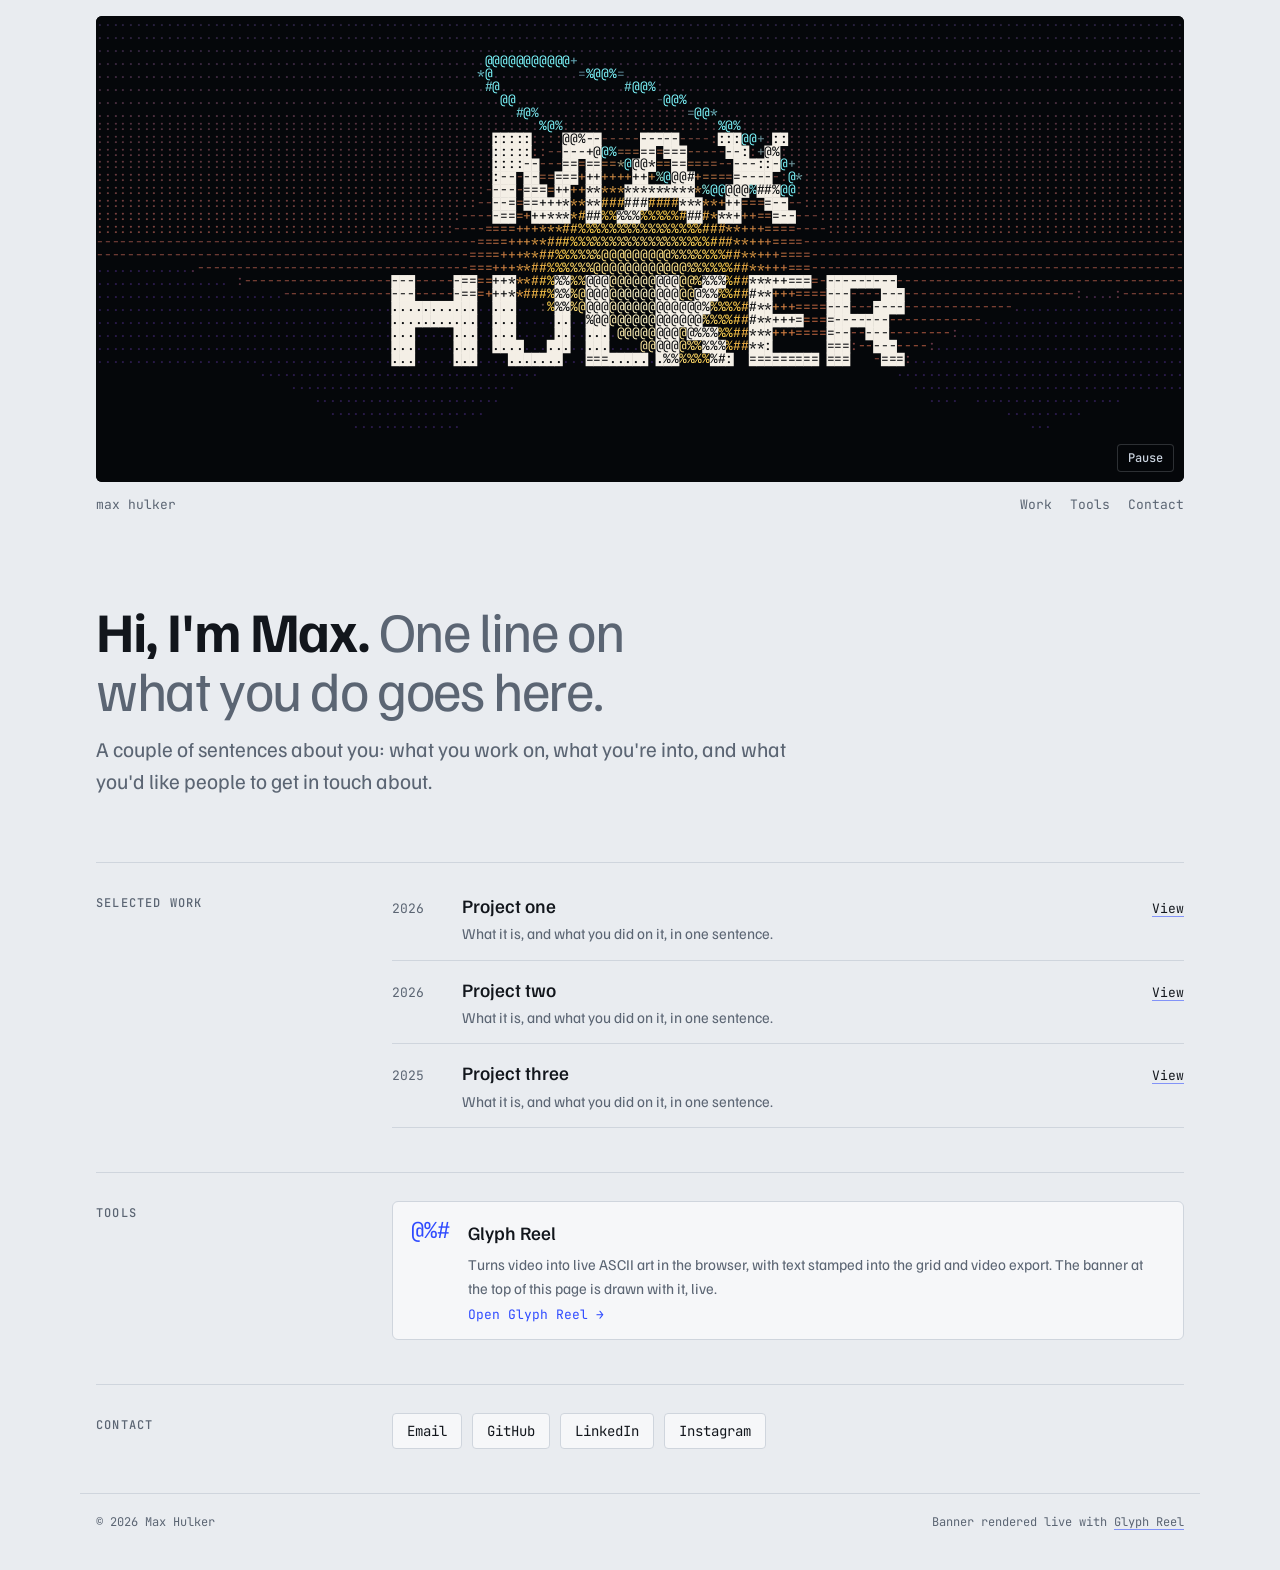
==== index.html @ 51acc696 "Personal site with live ASCII banner and Glyph Reel Co-Authored-By: Claude Opus 5.5 <noreply@anthrop" ====
<!doctype html>
<html lang="en">
<head>
<meta charset="utf-8">
<meta name="viewport" content="width=device-width, initial-scale=1, viewport-fit=cover">
<title>Max Hulker</title>
<meta name="description" content="Max Hulker. Projects, tools and ways to get in touch.">
<link rel="preconnect" href="https://fonts.googleapis.com">
<link rel="preconnect" href="https://fonts.gstatic.com" crossorigin>
<link rel="stylesheet" href="https://fonts.googleapis.com/css2?family=JetBrains+Mono:wght@400;500;700&family=Familjen+Grotesk:wght@400;500;700&display=swap">
<link rel="stylesheet" href="assets/site.css">
</head>
<body>

<header class="banner wrap">
  <div class="stage">
    <canvas id="banner" aria-hidden="true"></canvas>
    <button class="stage-toggle" id="bannerToggle" type="button">Pause</button>
  </div>
  <div class="topbar">
    <span>max hulker</span>
    <nav aria-label="Sections">
      <a href="#work">Work</a>
      <a href="#tools">Tools</a>
      <a href="#contact">Contact</a>
    </nav>
  </div>
</header>

<main class="wrap">
  <div class="intro">
    <h1>Hi, I'm Max. <span>One line on what you do goes here.</span></h1>
    <p>A couple of sentences about you: what you work on, what you're into, and what you'd like people to get in touch about.</p>
  </div>

  <section id="work" aria-labelledby="work-h">
    <h2 id="work-h">Selected work</h2>
    <ol class="list">
      <li>
        <span class="yr">2026</span>
        <div><h3>Project one</h3><p>What it is, and what you did on it, in one sentence.</p></div>
        <a class="go" href="#">View</a>
      </li>
      <li>
        <span class="yr">2026</span>
        <div><h3>Project two</h3><p>What it is, and what you did on it, in one sentence.</p></div>
        <a class="go" href="#">View</a>
      </li>
      <li>
        <span class="yr">2025</span>
        <div><h3>Project three</h3><p>What it is, and what you did on it, in one sentence.</p></div>
        <a class="go" href="#">View</a>
      </li>
    </ol>
  </section>

  <section id="tools" aria-labelledby="tools-h">
    <h2 id="tools-h">Tools</h2>
    <a class="tool" href="glyph-reel/">
      <span class="glyph" aria-hidden="true">@%#</span>
      <h3>Glyph Reel</h3>
      <p>Turns video into live ASCII art in the browser, with text stamped into the grid and video export. The banner at the top of this page is drawn with it, live.</p>
      <span class="cta">Open Glyph Reel →</span>
    </a>
  </section>

  <section id="contact" aria-labelledby="contact-h">
    <h2 id="contact-h">Contact</h2>
    <ul class="links">
      <li><a href="#">Email</a></li>
      <li><a href="#">GitHub</a></li>
      <li><a href="#">LinkedIn</a></li>
      <li><a href="#">Instagram</a></li>
    </ul>
  </section>
</main>

<footer class="wrap">
  <span>© 2026 Max Hulker</span>
  <span>Banner rendered live with <a href="glyph-reel/">Glyph Reel</a></span>
</footer>

<script src="banner.config.js"></script>
<script src="assets/glyph-banner.js"></script>
<script>
  const banner = GlyphBanner.mount(document.getElementById('banner'), {
    ...window.BANNER_SETTINGS,
    ...window.BANNER_MOBILE,
    videos: window.BANNER_VIDEOS || [],
  });
  const toggle = document.getElementById('bannerToggle');
  const sync = playing => { toggle.textContent = playing ? 'Pause' : 'Play'; toggle.setAttribute('aria-label', playing ? 'Pause banner animation' : 'Play banner animation'); };
  toggle.addEventListener('click', banner.toggle);
  banner.onChange(sync);
  sync(banner.playing);
</script>
</body>
</html>
---- assets/site.css ----
:root {
  --bg: #e9ecf0;
  --panel: #f6f7f9;
  --ink: #12161c;
  --muted: #5b6573;
  --line: #cfd5dd;
  --accent: #2f4bff;
  --stage: #05070a;
  --display: "Familjen Grotesk", "Helvetica Neue", Arial, sans-serif;
  --mono: "JetBrains Mono", ui-monospace, Menlo, Consolas, monospace;
}
@media (prefers-color-scheme: dark) {
  :root:not([data-theme="light"]) {
    --bg: #0b0e13; --panel: #131820; --ink: #e6ebf2; --muted: #8b96a6; --line: #262e3a; --accent: #7d8fff;
    color-scheme: dark;
  }
}
:root[data-theme="dark"] {
  --bg: #0b0e13; --panel: #131820; --ink: #e6ebf2; --muted: #8b96a6; --line: #262e3a; --accent: #7d8fff;
  color-scheme: dark;
}

* { box-sizing: border-box; }
html { scroll-behavior: smooth; }
@media (prefers-reduced-motion: reduce) { html { scroll-behavior: auto; } }
body { margin: 0; background: var(--bg); color: var(--ink); font: 17px/1.55 var(--display); -webkit-font-smoothing: antialiased; }
a { color: inherit; text-decoration-color: color-mix(in srgb, var(--accent) 55%, transparent); text-underline-offset: 3px; }
a:hover { color: var(--accent); }
:focus-visible { outline: 2px solid var(--accent); outline-offset: 3px; }
.sr-only { position: absolute; width: 1px; height: 1px; overflow: hidden; clip-path: inset(50%); white-space: nowrap; }

.wrap { max-width: 1120px; margin: 0 auto; padding-inline: 16px; }

/* banner */
.banner { padding-top: 16px; }
.stage { position: relative; background: var(--stage); border-radius: 6px; overflow: hidden; min-height: 120px; }
.stage canvas { display: block; max-width: 100%; }
.stage-toggle {
  position: absolute; right: 10px; bottom: 10px;
  font: 500 12px var(--mono); color: #c9d2de; background: rgba(5, 7, 10, .72);
  border: 1px solid rgba(230, 237, 245, .18); border-radius: 4px; padding: 5px 10px; cursor: pointer;
}
.stage-toggle:hover { color: #fff; border-color: rgba(230, 237, 245, .5); }

/* top bar under the banner */
.topbar { display: flex; flex-wrap: wrap; justify-content: space-between; align-items: baseline; gap: 6px 24px; padding-block: 14px 0; font: 13px var(--mono); color: var(--muted); }
.topbar nav { display: flex; gap: 18px; }
.topbar a { text-decoration: none; }

/* intro */
.intro { padding-block: clamp(40px, 8vw, 88px) clamp(32px, 6vw, 64px); display: grid; gap: 14px; max-width: 46rem; }
.intro h1 { margin: 0; font-size: clamp(34px, 5.5vw, 56px); line-height: 1.05; font-weight: 700; letter-spacing: -0.025em; text-wrap: balance; }
.intro h1 span { color: var(--muted); font-weight: 400; }
.intro p { margin: 0; font-size: clamp(18px, 2vw, 21px); color: var(--muted); text-wrap: pretty; }

/* sections */
section { border-top: 1px solid var(--line); padding-block: 28px 44px; display: grid; grid-template-columns: minmax(140px, 1fr) 3fr; gap: 12px 32px; scroll-margin-top: 16px; }
@media (max-width: 720px) { section { grid-template-columns: 1fr; } }
section h2 { margin: 0; font: 500 12px var(--mono); text-transform: uppercase; letter-spacing: .1em; color: var(--muted); padding-top: 4px; }

.list { list-style: none; margin: 0; padding: 0; }
.list li { display: grid; grid-template-columns: 5ch 1fr auto; gap: 4px 20px; align-items: baseline; padding-block: 14px; border-bottom: 1px solid var(--line); }
.list li:first-child { padding-top: 0; }
.list .yr { font: 13px var(--mono); color: var(--muted); font-variant-numeric: tabular-nums; }
.list h3 { margin: 0; font-size: 19px; font-weight: 500; }
.list p { margin: 2px 0 0; color: var(--muted); font-size: 15px; }
.list .go { font: 13px var(--mono); white-space: nowrap; }
@media (max-width: 520px) {
  .list li { grid-template-columns: 1fr auto; }
  .list .yr { grid-column: 1 / -1; }
}

.tool { display: grid; grid-template-columns: auto 1fr; gap: 6px 18px; align-items: start; background: var(--panel); border: 1px solid var(--line); border-radius: 6px; padding: 16px 18px; text-decoration: none; }
.tool:hover { border-color: var(--accent); color: inherit; }
.tool .glyph { font: 400 22px/1.2 var(--mono); color: var(--accent); grid-row: span 2; }
.tool h3 { margin: 0; font-size: 19px; font-weight: 500; }
.tool p { margin: 0; color: var(--muted); font-size: 15px; }
.tool .cta { grid-column: 2; font: 13px var(--mono); color: var(--accent); }

.links { list-style: none; margin: 0; padding: 0; display: flex; flex-wrap: wrap; gap: 10px; }
.links a { display: inline-block; font: 14px var(--mono); padding: 8px 14px; border: 1px solid var(--line); border-radius: 4px; background: var(--panel); text-decoration: none; }
.links a:hover { border-color: var(--accent); }

footer { border-top: 1px solid var(--line); padding-block: 20px 40px; font: 12px var(--mono); color: var(--muted); display: flex; flex-wrap: wrap; justify-content: space-between; gap: 8px 20px; }
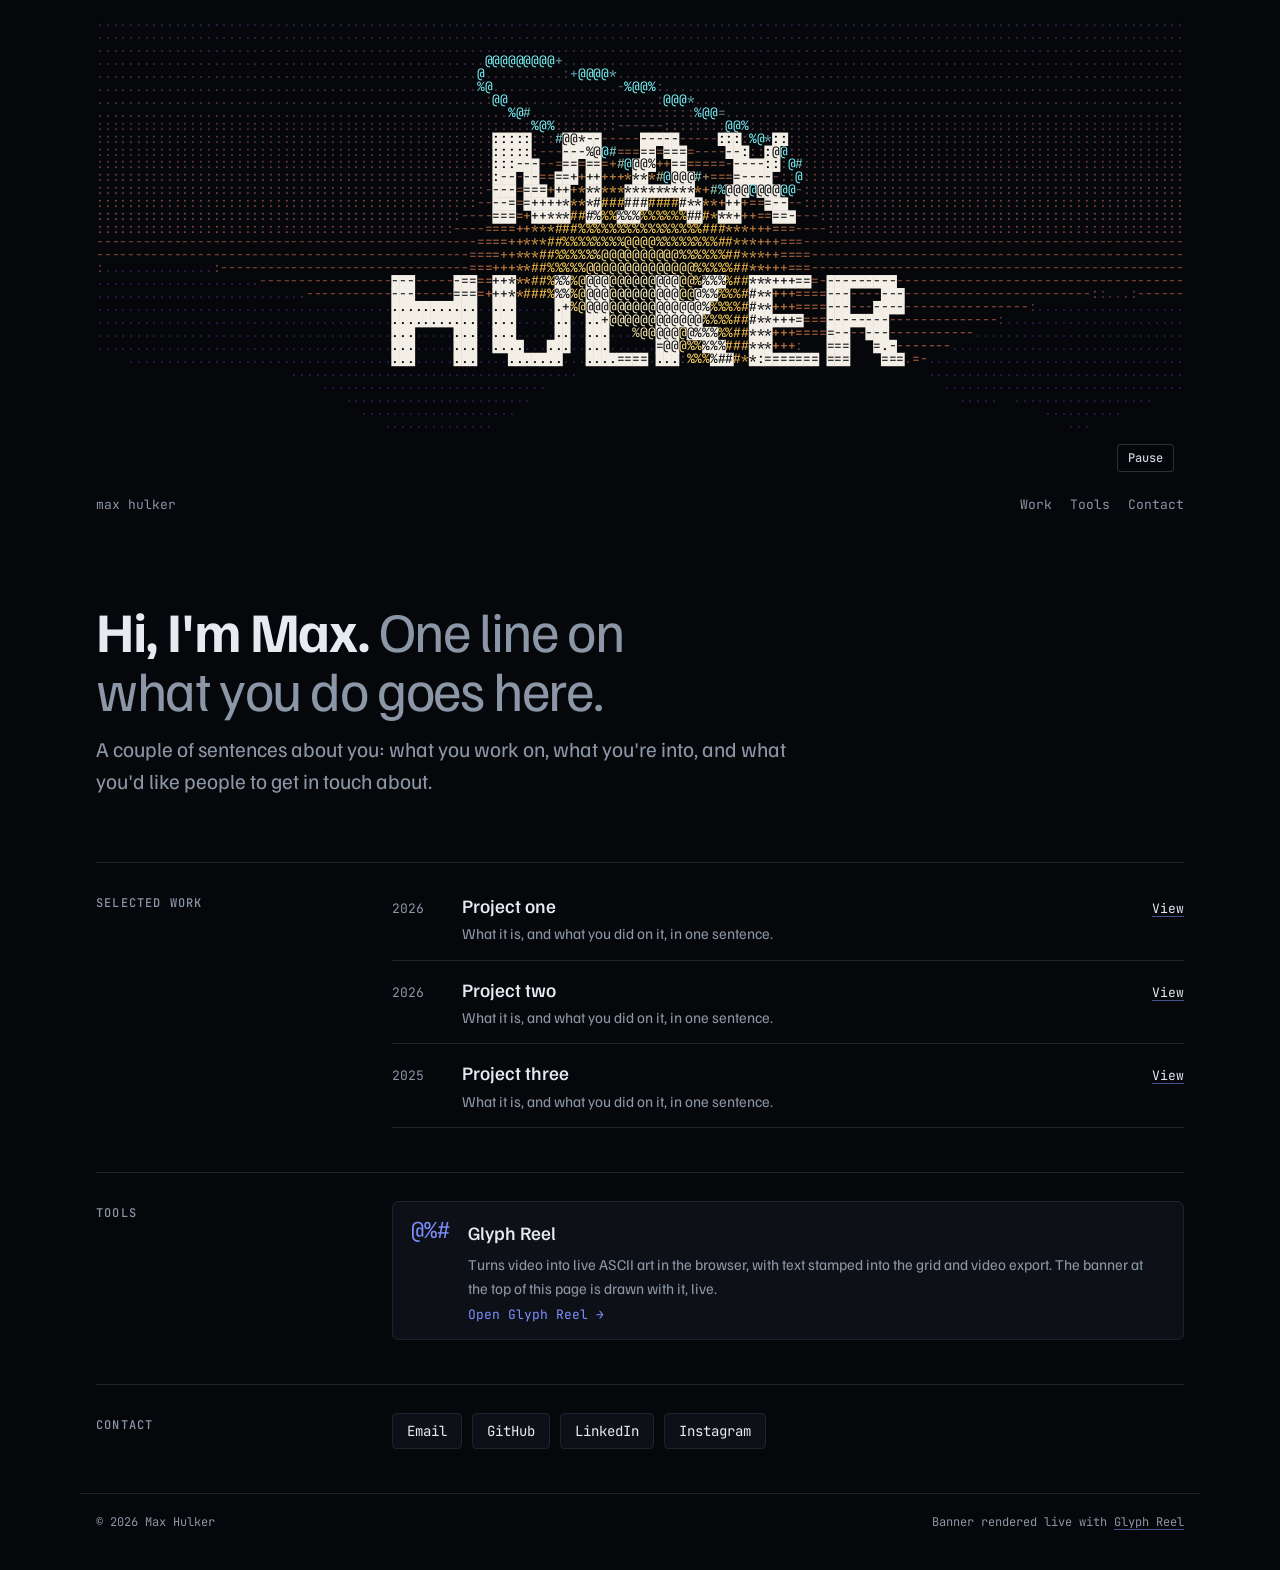
==== commit 5453591f: "Match the page background to the banner black Co-Authored-By: Claude Opus 5.5 <noreply@anthropic.com" ====
--- a/index.html
+++ b/index.html
@@ -5,6 +5,7 @@
 <meta name="viewport" content="width=device-width, initial-scale=1, viewport-fit=cover">
 <title>Max Hulker</title>
 <meta name="description" content="Max Hulker. Projects, tools and ways to get in touch.">
+<meta name="theme-color" content="#05070a">
 <link rel="preconnect" href="https://fonts.googleapis.com">
 <link rel="preconnect" href="https://fonts.gstatic.com" crossorigin>
 <link rel="stylesheet" href="https://fonts.googleapis.com/css2?family=JetBrains+Mono:wght@400;500;700&family=Familjen+Grotesk:wght@400;500;700&display=swap">
--- a/assets/site.css
+++ b/assets/site.css
@@ -1,22 +1,14 @@
+/* Dark only: the page background is the banner's own black, so the banner has no visible edge. */
 :root {
-  --bg: #e9ecf0;
-  --panel: #f6f7f9;
-  --ink: #12161c;
-  --muted: #5b6573;
-  --line: #cfd5dd;
-  --accent: #2f4bff;
   --stage: #05070a;
+  --bg: var(--stage);
+  --panel: #0d1117;
+  --ink: #e6ebf2;
+  --muted: #8b96a6;
+  --line: #1c232d;
+  --accent: #7d8fff;
   --display: "Familjen Grotesk", "Helvetica Neue", Arial, sans-serif;
   --mono: "JetBrains Mono", ui-monospace, Menlo, Consolas, monospace;
-}
-@media (prefers-color-scheme: dark) {
-  :root:not([data-theme="light"]) {
-    --bg: #0b0e13; --panel: #131820; --ink: #e6ebf2; --muted: #8b96a6; --line: #262e3a; --accent: #7d8fff;
-    color-scheme: dark;
-  }
-}
-:root[data-theme="dark"] {
-  --bg: #0b0e13; --panel: #131820; --ink: #e6ebf2; --muted: #8b96a6; --line: #262e3a; --accent: #7d8fff;
   color-scheme: dark;
 }
 
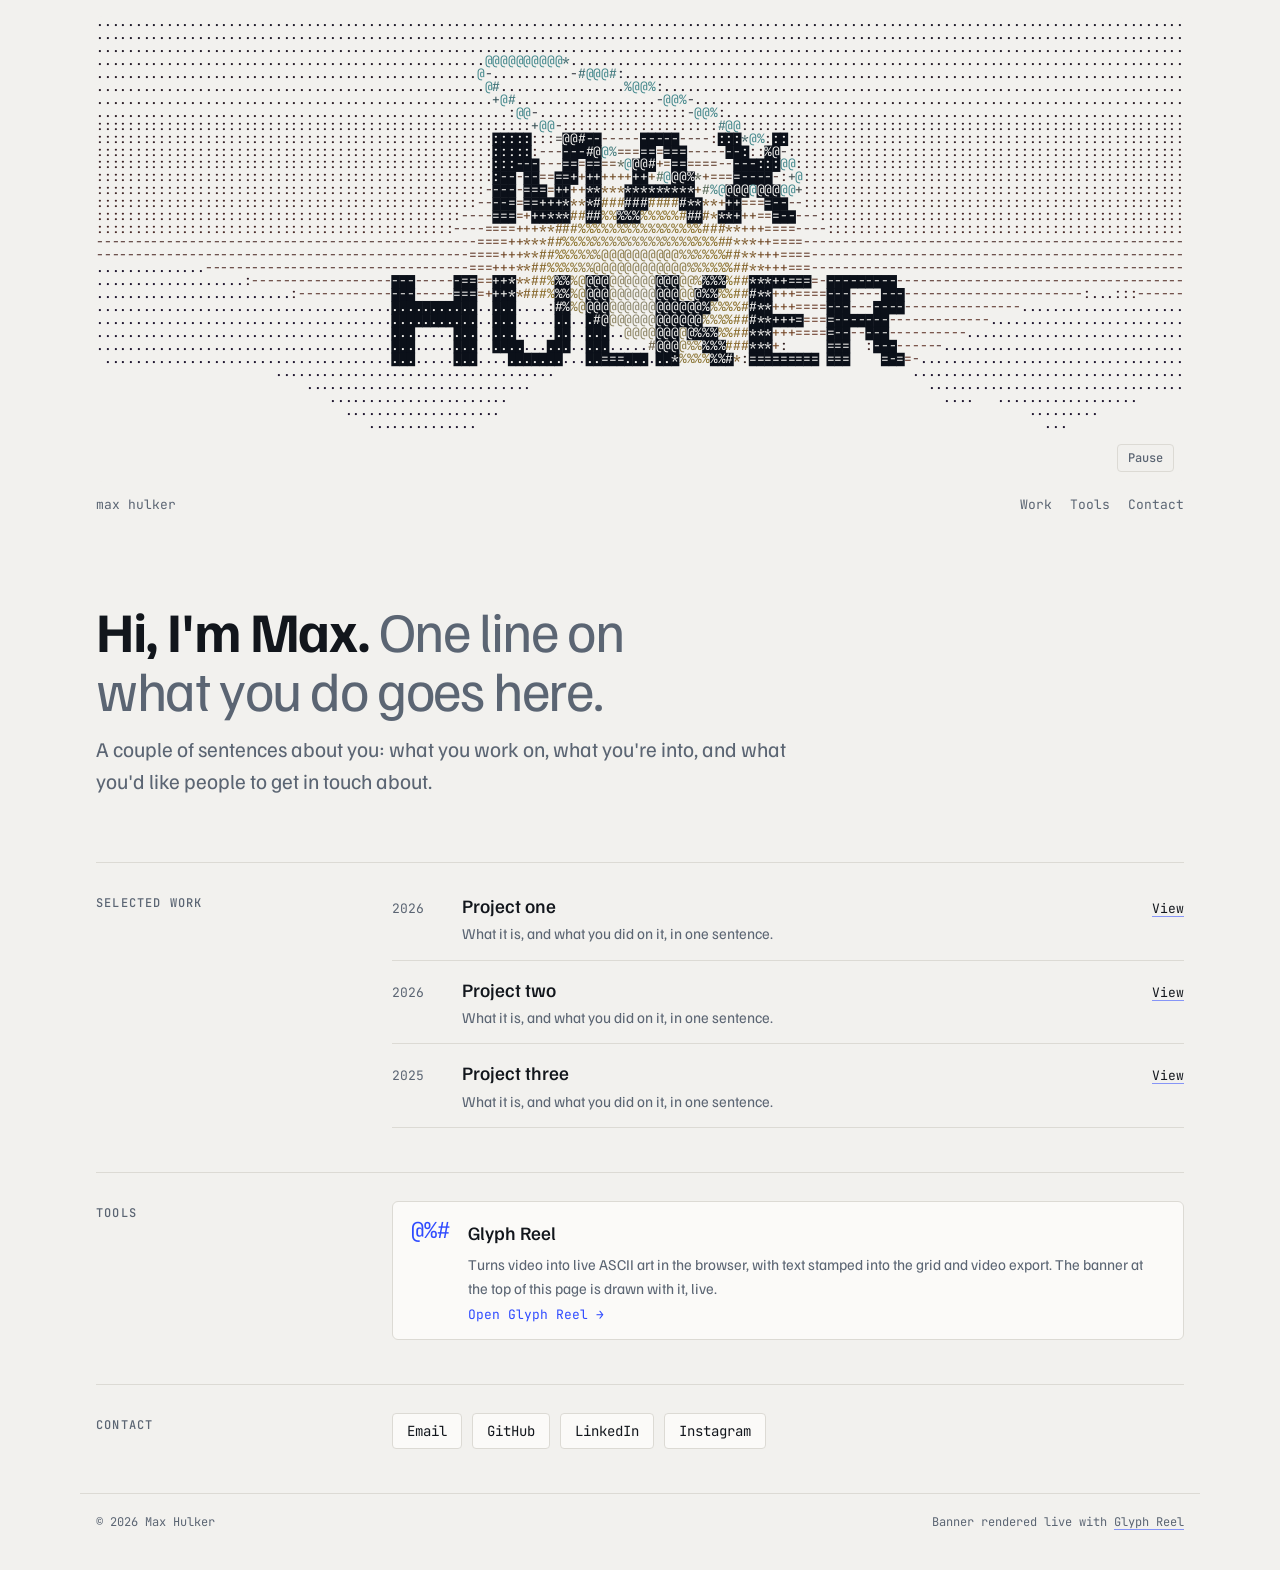
==== commit f567aa11: "Add a light mode where the banner blends into the page Co-Authored-By: Claude Opus 5.5 <noreply@anth" ====
--- a/index.html
+++ b/index.html
@@ -5,7 +5,8 @@
 <meta name="viewport" content="width=device-width, initial-scale=1, viewport-fit=cover">
 <title>Max Hulker</title>
 <meta name="description" content="Max Hulker. Projects, tools and ways to get in touch.">
-<meta name="theme-color" content="#05070a">
+<meta name="theme-color" content="#f2f1ee" media="(prefers-color-scheme: light)">
+<meta name="theme-color" content="#05070a" media="(prefers-color-scheme: dark)">
 <link rel="preconnect" href="https://fonts.googleapis.com">
 <link rel="preconnect" href="https://fonts.gstatic.com" crossorigin>
 <link rel="stylesheet" href="https://fonts.googleapis.com/css2?family=JetBrains+Mono:wght@400;500;700&family=Familjen+Grotesk:wght@400;500;700&display=swap">
--- a/assets/site.css
+++ b/assets/site.css
@@ -1,14 +1,25 @@
-/* Dark only: the page background is the banner's own black, so the banner has no visible edge. */
+/* The page background is the banner's own background (--stage), so the banner has no visible edge.
+   glyph-banner.js reads --stage and --stage-ink to draw in the current theme. */
 :root {
-  --stage: #05070a;
+  --stage: #f2f1ee;
+  --stage-ink: #12161c;
   --bg: var(--stage);
-  --panel: #0d1117;
-  --ink: #e6ebf2;
-  --muted: #8b96a6;
-  --line: #1c232d;
-  --accent: #7d8fff;
+  --panel: #fbfaf8;
+  --ink: #12161c;
+  --muted: #5b6573;
+  --line: #dcdad4;
+  --accent: #2f4bff;
   --display: "Familjen Grotesk", "Helvetica Neue", Arial, sans-serif;
   --mono: "JetBrains Mono", ui-monospace, Menlo, Consolas, monospace;
+}
+@media (prefers-color-scheme: dark) {
+  :root:not([data-theme="light"]) {
+    --stage: #05070a; --stage-ink: #e6edf5; --panel: #0d1117; --ink: #e6ebf2; --muted: #8b96a6; --line: #1c232d; --accent: #7d8fff;
+    color-scheme: dark;
+  }
+}
+:root[data-theme="dark"] {
+  --stage: #05070a; --stage-ink: #e6edf5; --panel: #0d1117; --ink: #e6ebf2; --muted: #8b96a6; --line: #1c232d; --accent: #7d8fff;
   color-scheme: dark;
 }
 
@@ -29,10 +40,10 @@
 .stage canvas { display: block; max-width: 100%; }
 .stage-toggle {
   position: absolute; right: 10px; bottom: 10px;
-  font: 500 12px var(--mono); color: #c9d2de; background: rgba(5, 7, 10, .72);
-  border: 1px solid rgba(230, 237, 245, .18); border-radius: 4px; padding: 5px 10px; cursor: pointer;
+  font: 500 12px var(--mono); color: var(--muted); background: color-mix(in srgb, var(--stage) 80%, transparent);
+  border: 1px solid var(--line); border-radius: 4px; padding: 5px 10px; cursor: pointer;
 }
-.stage-toggle:hover { color: #fff; border-color: rgba(230, 237, 245, .5); }
+.stage-toggle:hover { color: var(--ink); border-color: var(--muted); }
 
 /* top bar under the banner */
 .topbar { display: flex; flex-wrap: wrap; justify-content: space-between; align-items: baseline; gap: 6px 24px; padding-block: 14px 0; font: 13px var(--mono); color: var(--muted); }
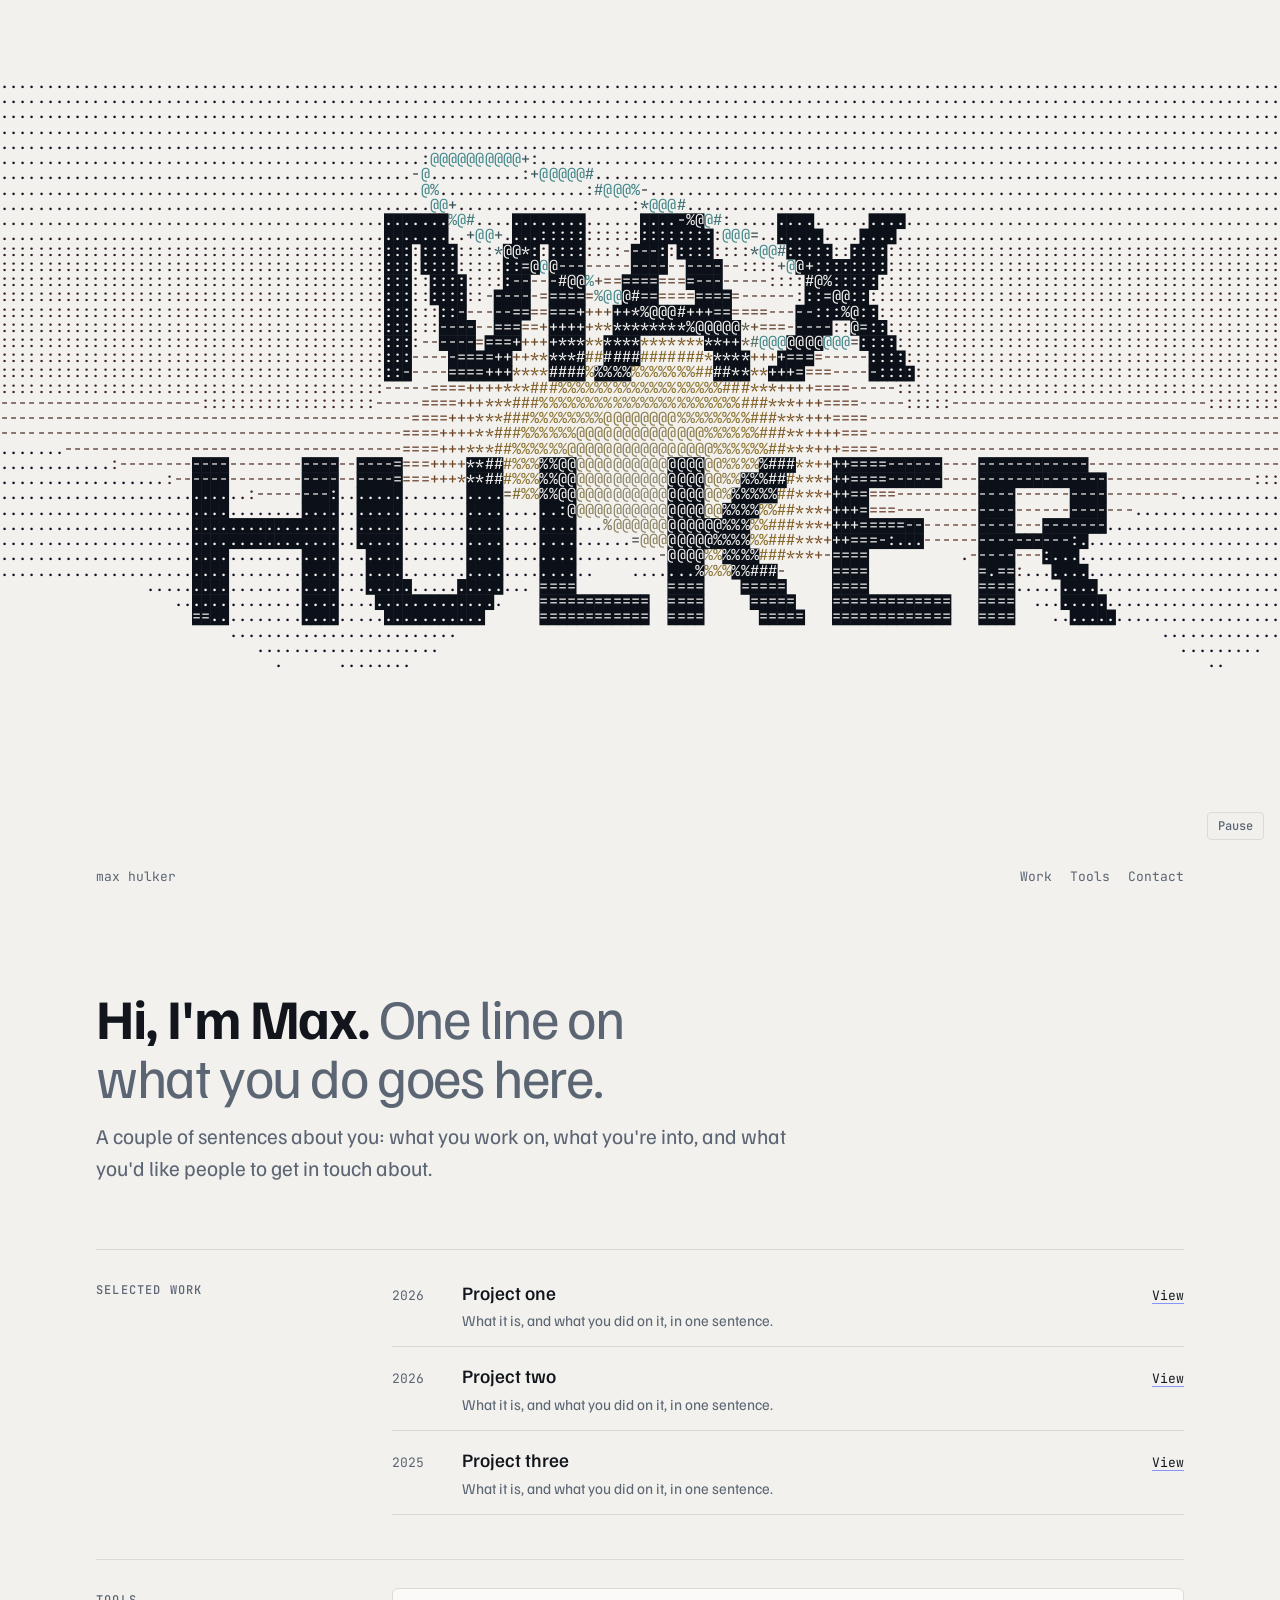
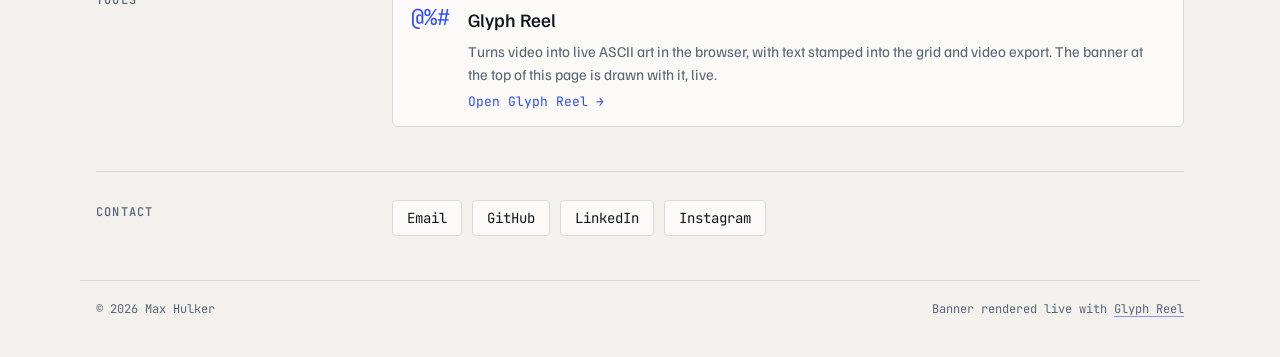
==== commit ee68b16f: "Make the banner fill the browser window at any aspect ratio Co-Authored-By: Claude Opus 5.5 <noreply" ====
--- a/index.html
+++ b/index.html
@@ -14,12 +14,12 @@
 </head>
 <body>
 
-<header class="banner wrap">
+<header class="banner">
   <div class="stage">
     <canvas id="banner" aria-hidden="true"></canvas>
     <button class="stage-toggle" id="bannerToggle" type="button">Pause</button>
   </div>
-  <div class="topbar">
+  <div class="topbar wrap">
     <span>max hulker</span>
     <nav aria-label="Sections">
       <a href="#work">Work</a>
@@ -87,7 +87,7 @@
 <script>
   const banner = GlyphBanner.mount(document.getElementById('banner'), {
     ...window.BANNER_SETTINGS,
-    ...window.BANNER_MOBILE,
+    ...window.BANNER_PAGE,
     videos: window.BANNER_VIDEOS || [],
   });
   const toggle = document.getElementById('bannerToggle');
--- a/assets/site.css
+++ b/assets/site.css
@@ -34,19 +34,20 @@
 
 .wrap { max-width: 1120px; margin: 0 auto; padding-inline: 16px; }
 
-/* banner */
-.banner { padding-top: 16px; }
-.stage { position: relative; background: var(--stage); border-radius: 6px; overflow: hidden; min-height: 120px; }
+/* banner: fills the window, minus the top bar so there's a hint of the page below */
+.banner { --topbar-h: 48px; }
+.stage { position: relative; background: var(--stage); overflow: hidden; min-height: 120px; }
+.stage.fill { height: calc(100vh - var(--topbar-h)); height: calc(100svh - var(--topbar-h)); min-height: 240px; }
 .stage canvas { display: block; max-width: 100%; }
 .stage-toggle {
-  position: absolute; right: 10px; bottom: 10px;
+  position: absolute; right: 16px; bottom: 12px;
   font: 500 12px var(--mono); color: var(--muted); background: color-mix(in srgb, var(--stage) 80%, transparent);
   border: 1px solid var(--line); border-radius: 4px; padding: 5px 10px; cursor: pointer;
 }
 .stage-toggle:hover { color: var(--ink); border-color: var(--muted); }
 
 /* top bar under the banner */
-.topbar { display: flex; flex-wrap: wrap; justify-content: space-between; align-items: baseline; gap: 6px 24px; padding-block: 14px 0; font: 13px var(--mono); color: var(--muted); }
+.topbar { height: var(--topbar-h); display: flex; justify-content: space-between; align-items: center; gap: 16px; font: 13px var(--mono); color: var(--muted); white-space: nowrap; }
 .topbar nav { display: flex; gap: 18px; }
 .topbar a { text-decoration: none; }
 
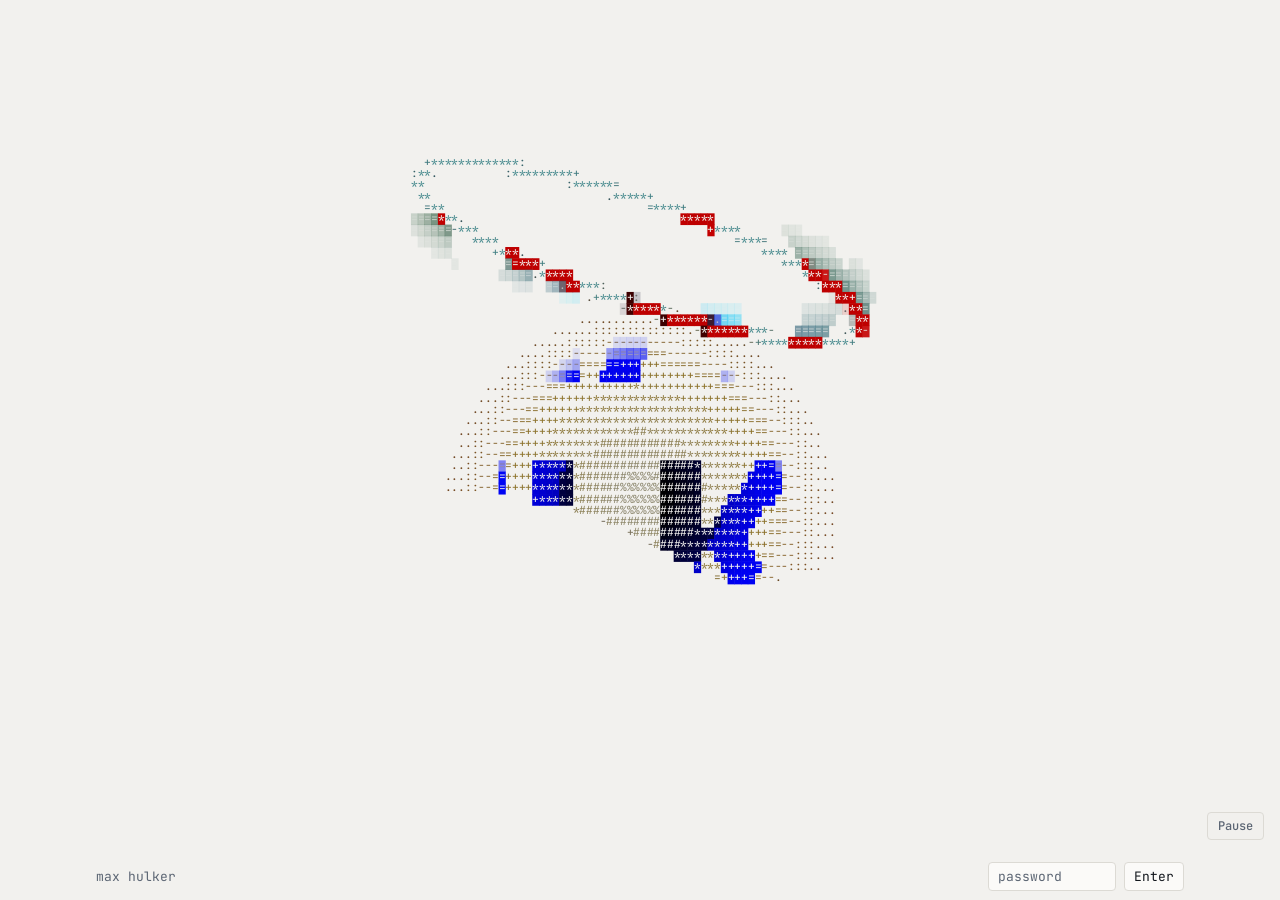
==== commit 6388c220: "Put the site behind a password gate Visitors see the banner and a password box under it; the rest of" ====
--- a/index.html
+++ b/index.html
@@ -10,7 +10,8 @@
 <link rel="preconnect" href="https://fonts.googleapis.com">
 <link rel="preconnect" href="https://fonts.gstatic.com" crossorigin>
 <link rel="stylesheet" href="https://fonts.googleapis.com/css2?family=JetBrains+Mono:wght@400;500;700&family=Familjen+Grotesk:wght@400;500;700&display=swap">
-<link rel="stylesheet" href="assets/site.css">
+<link rel="stylesheet" href="assets/site.css?v=2">
+<script src="assets/gate.js"></script>
 </head>
 <body>
 
@@ -26,6 +27,12 @@
       <a href="#tools">Tools</a>
       <a href="#contact">Contact</a>
     </nav>
+    <form class="gate" id="gate">
+      <label class="sr-only" for="gatePw">Password</label>
+      <input type="password" id="gatePw" placeholder="password" autocomplete="current-password" required>
+      <button type="submit">Enter</button>
+      <span class="gate-err sr-only" role="alert"></span>
+    </form>
   </div>
 </header>
 
--- a/assets/site.css
+++ b/assets/site.css
@@ -51,6 +51,18 @@
 .topbar nav { display: flex; gap: 18px; }
 .topbar a { text-decoration: none; }
 
+/* password gate (assets/gate.js): while locked, only the banner and the password box show */
+.gate { display: none; align-items: center; gap: 8px; }
+[data-locked] .gate { display: flex; }
+[data-locked] .topbar nav, [data-locked] main, [data-locked] footer { display: none; }
+.gate input, .gate button { font: 13px var(--mono); color: var(--ink); background: var(--panel); border: 1px solid var(--line); border-radius: 4px; padding: 5px 9px; }
+.gate input { width: 16ch; min-width: 0; }
+.gate input::placeholder { color: var(--muted); }
+.gate input[aria-invalid="true"] { border-color: #e5484d; }
+.gate input[aria-invalid="true"]::placeholder { color: #e5484d; }
+.gate button { cursor: pointer; }
+.gate button:hover { border-color: var(--accent); }
+
 /* intro */
 .intro { padding-block: clamp(40px, 8vw, 88px) clamp(32px, 6vw, 64px); display: grid; gap: 14px; max-width: 46rem; }
 .intro h1 { margin: 0; font-size: clamp(34px, 5.5vw, 56px); line-height: 1.05; font-weight: 700; letter-spacing: -0.025em; text-wrap: balance; }
